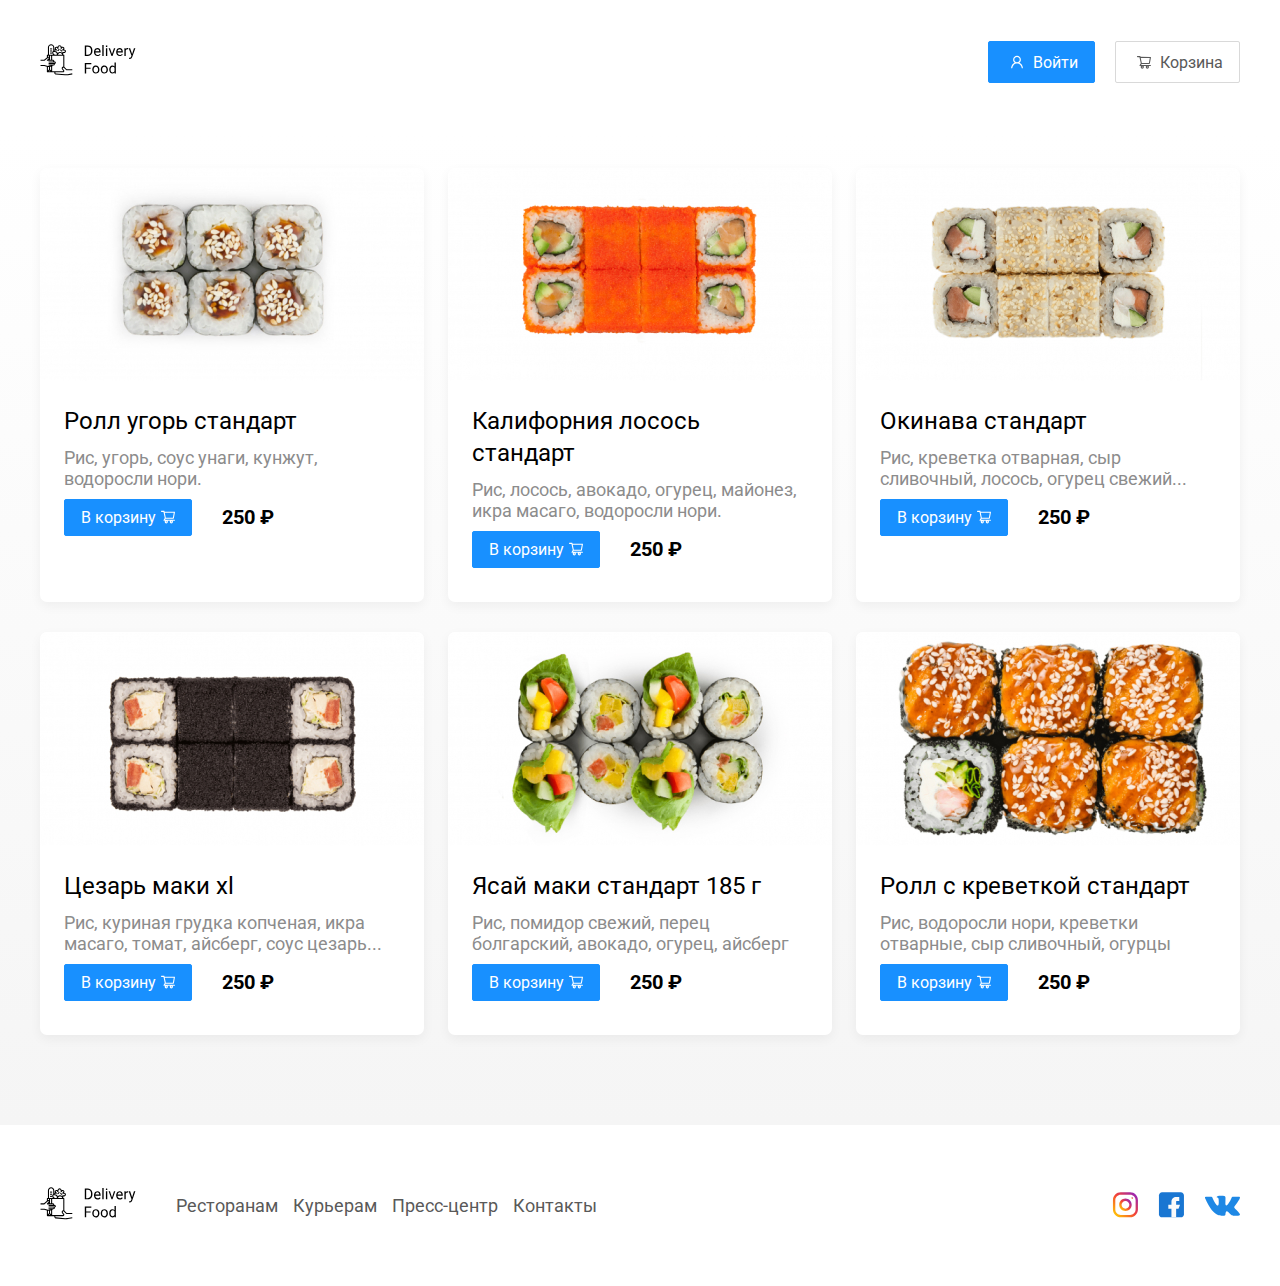
==== goods.html @ 0bb4fd6e "Day 3. Layout of the second page + modal window" ====
<!DOCTYPE html>
<html lang="ru">

<head>
    <meta charset="UTF-8" />
    <meta name="viewport" content="width=device-width, initial-scale=1.0" />
    <title>Delivery Food — доставка еды на дом</title>
    <link href="https://fonts.googleapis.com/css?family=Roboto:400,700&display=swap&subset=cyrillic" rel="stylesheet" />
    <link rel="stylesheet" href="css/normalize.css" />
    <link rel="stylesheet" href="css/style.css" />
</head>

<body>
    <div class="page-wrapper">
        <header class="header">
            <div class="container">
                <div class="header-box">
                    <a href="./index.html" class="header-logo logo">
                        <img src="img/icon/logo.svg" alt="Logo" />
                    </a>
                    <div class="header-controls">
                        <button class="btn btn-primary">
                            <img class="btn-auth-svg" />
                            <span class="button-text">Войти</span>
                        </button>
                        <button class="btn btn-outline">
                            <img class="btn-cart-svg" />
                            <span class="button-text">Корзина</span>
                        </button>
                    </div>
                </div>
            </div>
        </header>
        <main class="main">
            <section class="products">
                <div class="container">
                    <div class="products-wrapper">
                        <div class="products-card">
                            <div class="products-card__image">
                                <img src="./img/goods/good-1.jpg" alt="good-1" />
                            </div>
                            <div class="products-card__description">
                                <div class="products-card__description-row">
                                    <h5 class="products-card__description--name">
                                        Ролл угорь стандарт
                                    </h5>
                                </div>
                                <div class="products-card__description-row">
                                    <p class="products-card__description--text">
                                        Рис, угорь, соус унаги, кунжут, водоросли нори.
                                    </p>
                                </div>
                                <div class="products-card__description-row">
                                    <div class="products-card__description-controls">
                                        <button class="btn btn-primary">
                                            <span class="button-text">В корзину</span>
                                            <img src="./img/icon/shopping-cart-white.svg" alt="shopping-cart" />
                                        </button>
                                        <span class="products-card__description-controls--price">
                                            250 ₽
                                        </span>
                                    </div>
                                </div>
                            </div>
                        </div>
                        <div class="products-card">
                            <div class="products-card__image">
                                <img src="./img/goods/good-2.jpg" alt="good-2" />
                            </div>
                            <div class="products-card__description">
                                <div class="products-card__description-row">
                                    <h5 class="products-card__description--name">
                                        Калифорния лосось стандарт
                                    </h5>
                                </div>
                                <div class="products-card__description-row">
                                    <p class="products-card__description--text">
                                        Рис, лосось, авокадо, огурец, майонез, икра масаго, водоросли нори.
                                    </p>
                                </div>
                                <div class="products-card__description-row">
                                    <div class="products-card__description-controls">
                                        <button class="btn btn-primary">
                                            <span class="button-text">В корзину</span>
                                            <img src="./img/icon/shopping-cart-white.svg" alt="shopping-cart" />
                                        </button>
                                        <span class="products-card__description-controls--price">
                                            250 ₽
                                        </span>
                                    </div>
                                </div>
                            </div>
                        </div>
                        <div class="products-card">
                            <div class="products-card__image">
                                <img src="./img/goods/good-3.jpg" alt="good-3" />
                            </div>
                            <div class="products-card__description">
                                <div class="products-card__description-row">
                                    <h5 class="products-card__description--name">
                                        Окинава стандарт
                                    </h5>
                                </div>
                                <div class="products-card__description-row">
                                    <p class="products-card__description--text">
                                        Рис, креветка отварная, сыр сливочный, лосось, огурец свежий...
                                    </p>
                                </div>
                                <div class="products-card__description-row">
                                    <div class="products-card__description-controls">
                                        <button class="btn btn-primary">
                                            <span class="button-text">В корзину</span>
                                            <img src="./img/icon/shopping-cart-white.svg" alt="shopping-cart" />
                                        </button>
                                        <span class="products-card__description-controls--price">
                                            250 ₽
                                        </span>
                                    </div>
                                </div>
                            </div>
                        </div>
                        <div class="products-card">
                            <div class="products-card__image">
                                <img src="./img/goods/good-4.jpg" alt="good-4" />
                            </div>
                            <div class="products-card__description">
                                <div class="products-card__description-row">
                                    <h5 class="products-card__description--name">
                                        Цезарь маки хl
                                    </h5>
                                </div>
                                <div class="products-card__description-row">
                                    <p class="products-card__description--text">
                                        Рис, куриная грудка копченая, икра масаго, томат, айсберг, соус цезарь...
                                    </p>
                                </div>
                                <div class="products-card__description-row">
                                    <div class="products-card__description-controls">
                                        <button class="btn btn-primary">
                                            <span class="button-text">В корзину</span>
                                            <img src="./img/icon/shopping-cart-white.svg" alt="shopping-cart" />
                                        </button>
                                        <span class="products-card__description-controls--price">
                                            250 ₽
                                        </span>
                                    </div>
                                </div>
                            </div>
                        </div>
                        <div class="products-card">
                            <div class="products-card__image">
                                <img src="./img/goods/good-5.jpg" alt="good-5" />
                            </div>
                            <div class="products-card__description">
                                <div class="products-card__description-row">
                                    <h5 class="products-card__description--name">
                                        Ясай маки стандарт 185 г
                                    </h5>
                                </div>
                                <div class="products-card__description-row">
                                    <p class="products-card__description--text">
                                        Рис, помидор свежий, перец болгарский, авокадо, огурец, айсберг
                                    </p>
                                </div>
                                <div class="products-card__description-row">
                                    <div class="products-card__description-controls">
                                        <button class="btn btn-primary">
                                            <span class="button-text">В корзину</span>
                                            <img src="./img/icon/shopping-cart-white.svg" alt="shopping-cart" />
                                        </button>
                                        <span class="products-card__description-controls--price">
                                            250 ₽
                                        </span>
                                    </div>
                                </div>
                            </div>
                        </div>
                        <div class="products-card">
                            <div class="products-card__image">
                                <img src="./img/goods/good-6.jpg" alt="good-6" />
                            </div>
                            <div class="products-card__description">
                                <div class="products-card__description-row">
                                    <h5 class="products-card__description--name">
                                        Ролл с креветкой стандарт
                                    </h5>
                                </div>
                                <div class="products-card__description-row">
                                    <p class="products-card__description--text">
                                        Рис, водоросли нори, креветки отварные, сыр сливочный, огурцы
                                    </p>
                                </div>
                                <div class="products-card__description-row">
                                    <div class="products-card__description-controls">
                                        <button class="btn btn-primary">
                                            <span class="button-text">В корзину</span>
                                            <img src="./img/icon/shopping-cart-white.svg" alt="shopping-cart" />
                                        </button>
                                        <span class="products-card__description-controls--price">
                                            250 ₽
                                        </span>
                                    </div>
                                </div>
                            </div>
                        </div>
                    </div>
                </div>
                <!-- /.container -->
            </section>
        </main>
        <footer class="footer">
            <div class="container">
                <div class="footer-box">
                    <a href="./index.html" class="footer-logo logo">
                        <img src="img/icon/logo.svg" alt="logo" />
                    </a>
                    <div class="footer-nav">
                        <ul>
                            <li>Ресторанам</li>
                            <li>Курьерам</li>
                            <li>Пресс-центр</li>
                            <li>Контакты</li>
                        </ul>
                    </div>
                    <div class="footer-social">
                        <img src="img/social/instagram.svg" alt="instagram" />
                        <img src="img/social/fb.svg" alt="facebook" />
                        <img src="img/social/vk.svg" alt="vk" />
                    </div>
                </div>
                <!-- /.footer-box -->
            </div>
        </footer>
    </div>
</body>

</html>
---- css/style.css ----
* {
    box-sizing: border-box;
    font-family: "Roboto", sans-serif;
    font-style: normal;
    line-height: normal;
}

body {
    margin: 0;
    padding: 0;
}

.page-wrapper {
    display: flex;
    flex-direction: column;
    min-height: 100vh;
}

.container {
    height: 100%;
    max-width: 1230px;
    margin: 0 auto;
    padding-left: 15px;
    padding-right: 15px;
    width: 100%;
}

.logo {
    max-width: 100px;
}

.logo img {
    width: 100%;
}

.header-controls {
    display: flex;
    align-items: center;
    justify-content: flex-end;
    gap: 10px;
}

.btn {
    display: flex;
    align-items: center;
    padding: 8px 16px;
    gap: 4px;
    border-radius: 2px;
    font-size: 16px;
    line-height: 24px;
    cursor: pointer;
}

.btn-primary {
    background: #1890ff;
    border: 1px solid #1890ff;
    color: #fff;
    margin-right: 10px;
}

.btn-primary .btn-auth-svg {
    width: 24px;
    height: 24px;
    background-color: #fff;
    -webkit-mask: url("../img/icon/user.svg") no-repeat 50% 50%;
    mask: url("../img/icon/user.svg") no-repeat 50% 50%;
    background-repeat: no-repeat;
}

.btn-outline {
    background: #ffffff;
    border: 1px solid #d9d9d9;
    box-shadow: 0 0 2px rgba(0, 0, 0, 0.0015);
    color: #595959;
}

.btn-outline .btn-cart-svg {
    width: 24px;
    height: 24px;
    background-color: #595959;
    -webkit-mask: url("../img/icon/shopping-cart.svg") no-repeat 50% 50%;
    mask: url("../img/icon/shopping-cart.svg") no-repeat 50% 50%;
    background-repeat: no-repeat;
}

.header {
    display: flex;
    align-items: center;
    min-height: 124px;
}

.header-box {
    height: 100%;
    display: flex;
    align-items: center;
    justify-content: space-between;
}

.main {
    flex-grow: 1;
    background: linear-gradient(180deg,
            rgba(245, 245, 245, 0) 1.04%,
            #f5f5f5 100%);
}

.footer {
    min-height: 156px;
    display: flex;
    align-items: center;
    padding: 60px 0;
}

.footer-box {
    height: 100%;
    display: flex;
    align-items: center;
    justify-content: space-between;
    gap: 36px;
    flex-wrap: wrap;
}

.footer-nav {
    flex-grow: 1;
}

.footer-nav ul {
    display: flex;
    align-items: center;
    list-style: none;
    margin: 0;
    padding: 0;
    gap: 15px;
    flex-wrap: wrap;
}

.footer-nav ul li {
    color: #595959;
    font-size: 18px;
    font-weight: 400;
    text-decoration: none;
}
.footer-nav ul li a{
    text-decoration: none; 
}
.footer-social {
    display: flex;
    align-items: center;
    justify-content: flex-end;
    gap: 20px;
}

.banner {
    margin-bottom: 56px;
}

.banner-item {
    background-image: url(../img/banners/vegetables.png);
    background-color: #fff1b8;
    background-repeat: no-repeat;
    background-size: contain;
    background-position: center right;
    padding: 68px;
    border-radius: 10px;
}

.banner-item--title {
    font-weight: 700;
    font-size: 39px;
    color: #302c34;
    max-width: 50%;
    margin-top: 0;
    margin-bottom: 15px;
}

.banner-item--subtitle {
    font-size: 24px;
    color: #302c34;
    font-weight: 400;
    max-width: 50%;
    margin: 0;
}

.products {}

.products-header {
    display: flex;
    align-items: center;
    justify-content: space-between;
    flex-wrap: wrap;
    gap: 24px;
}

.products-header--title {
    font-weight: bold;
    font-size: 36px;
    color: #000000;
    margin: 0;
}

.products-header--search {
    min-width: 306px;
    /* height: 34px; */
    background-image: url(../img/icon/search.svg);
    background-color: #ffffff;
    border: 1px solid #d9d9d9;
    border-radius: 2px;
    font-size: 16px;
    padding: 5px 8px 8px 35px;
    background-repeat: no-repeat;
    background-position: left 11px center;
}

.products-header--search:focus {
    outline: none;
    border: 1px solid #d9d9d9;
}

.products-header--search:placeholder {
    color: #bfbfbf;
    font-size: 16px;
    line-height: 24px;
    font-weight: 400;
}

.products-wrapper {
    margin-top: 44px;
    margin-bottom: 90px;
    display: flex;
    /* align-items: center;
    justify-content: space-between; */
    flex-wrap: wrap;
    row-gap: 30px;
    column-gap: 24px;
}

.products-card {
    width: calc((100% - 48px) / 3);
    background: #ffffff;
    box-shadow: 0 4px 12px rgba(0, 0, 0, 0.05);
    border-radius: 7px;
    overflow: hidden;
    text-decoration: none;
    /* flex-basis: 31%;
    text-decoration: none; */
}

.products-card__image {
    width: 100%;
}

.products-card__image img {
    width: 100%;
}

.products-card__description {
    padding: 20px 24px 34px 24px;
}

.products-card__description-row {
    display: flex;
    align-items: center;
    justify-content: space-between;
}

.products-card__description-row:not(:last-child) {
    margin-bottom: 10px;
}

.products-card__description--title {
    margin: 0;
    font-style: normal;
    font-weight: bold;
    font-size: 22px;
    line-height: 32px;
    color: #000000;
}

.products-card__description--badge {
    font-size: 12px;
    line-height: 20px;
    color: #ffffff;
    background: #262626;
    border-radius: 2px;
    padding: 1px 8px;
}

.products-card__description-info {
    display: flex;
    align-items: center;
    justify-content: flex-start;
    flex-wrap: wrap;
    row-gap: 8px;
    column-gap: 25px;
}

.products-card__description-info--raiting {
    color: #ffc107;
    font-weight: bold;
    font-size: 18px;
    line-height: 32px;
}

.products-card__description-info--price,
.products-card__description-info--group {
    color: #8c8c8c;
    font-size: 18px;
    line-height: 32px;
    font-weight: 400;
}

.products-card__description-info--group {
    position: relative;
}

.products-card__description-info--group::before {
    content: "";
    display: block;
    width: 5px;
    height: 5px;
    border-radius: 50%;
    background-color: #8c8c8c;
    position: absolute;
    left: -14px;
    top: 14px;
}

.products-card__description--name {
    color: #000;
    font-weight: 400;
    font-size: 24px;
    line-height: 32px;
    margin: 0;
}

.products-card__description--text {
    font-weight: 400;
    font-size: 18px;
    color: #8c8c8c;
    margin: 0;
}

.products-card__description-controls {
    display: flex;
    align-items: center;
    justify-content: flex-start;
    flex-wrap: wrap;
    row-gap: 10px;
    column-gap: 20px;
}

.products-card__description-controls--price {
    font-weight: 700;
    font-size: 20px;
    line-height: 32px;
    color: #000
}

.cart-modal__overlay {
    display: none;
    position: fixed;
    top: 0;
    right: 0;
    bottom: 0;
    left: 0;
    background: rgba(0, 0, 0, 0.4);

    align-items: center;
    justify-content: center;
}

.cart-modal__overlay.open {
    display: flex;
}

.cart-modal {
    width: 100%;
    max-width: 780px;
    padding: 40px 45px;
    border: radius 5px;
    background-color: #fff;
}

.cart-modal__header {
    display: flex;
    align-items: center;
    justify-content: space-between;
    margin-bottom: 48px;

}

.cart-modal__header--title {
    font-weight: 700;
    font-size: 36px;
    color: #000;
    margin: 0;
}

.cart-modal__header--close {
    cursor: pointer;
}

.cart-item {
    display: flex;
    align-items: center;
    justify-content: space-between;
    flex-wrap: wrap;
    gap: 10px;
}

.cart-item:not(:last-child) {
    padding-bottom: 10px;
    margin-bottom: 10px;
    border-bottom: 1px solid #d9d9d9;
}

.cart-item__title {
    font-weight: 400;
    font-size: 18px;
    line-height: 32px;
    color: #000;
    margin: 0;
}

.cart-item__controls--price {
    font-weight: 700;
    font-size: 20px;
    line-height: 32px;
    color: #000;
    margin-right: 47px;

}

.cart-item__controls {
    display: flex;
    align-items: center;
}

.cart-item__controls button {
    border: 1px solid #40A9FF;
    color: #40A9FF;
    border-radius: 2px;
    padding: 5px 16px;
    width: 40px;
    height: 32px;
}

.cart-item__controls--count {
    margin-left: 15px;
    margin-right: 15px;
}

.cart-modal__footer {
    display: flex;
    align-items: center;
    justify-content: space-between;
    flex-wrap: wrap;
    gap: 10px;
    margin-top: 50px;
}

.cart-modal__footer--price {
    background: #262626;
    border-radius: 5px;
    color: #ffffff;
    padding: 15px 20px;
    font-size: 20px;

}

.cart-modal__footer--controls {
    display: flex;
    align-items: center;
}

@media (max-width: 991px) {
    .banner-item {
        background-image: none;
    }

    .banner-item--title {
        max-width: 100%;
    }

    .banner-item--subtitle {
        max-width: 100%;
    }

    .products-card {
        width: calc((100% - 24px) / 2);
    }
}

@media (max-width: 578px) {
    .products-card {
        width: 100%;
    }
}
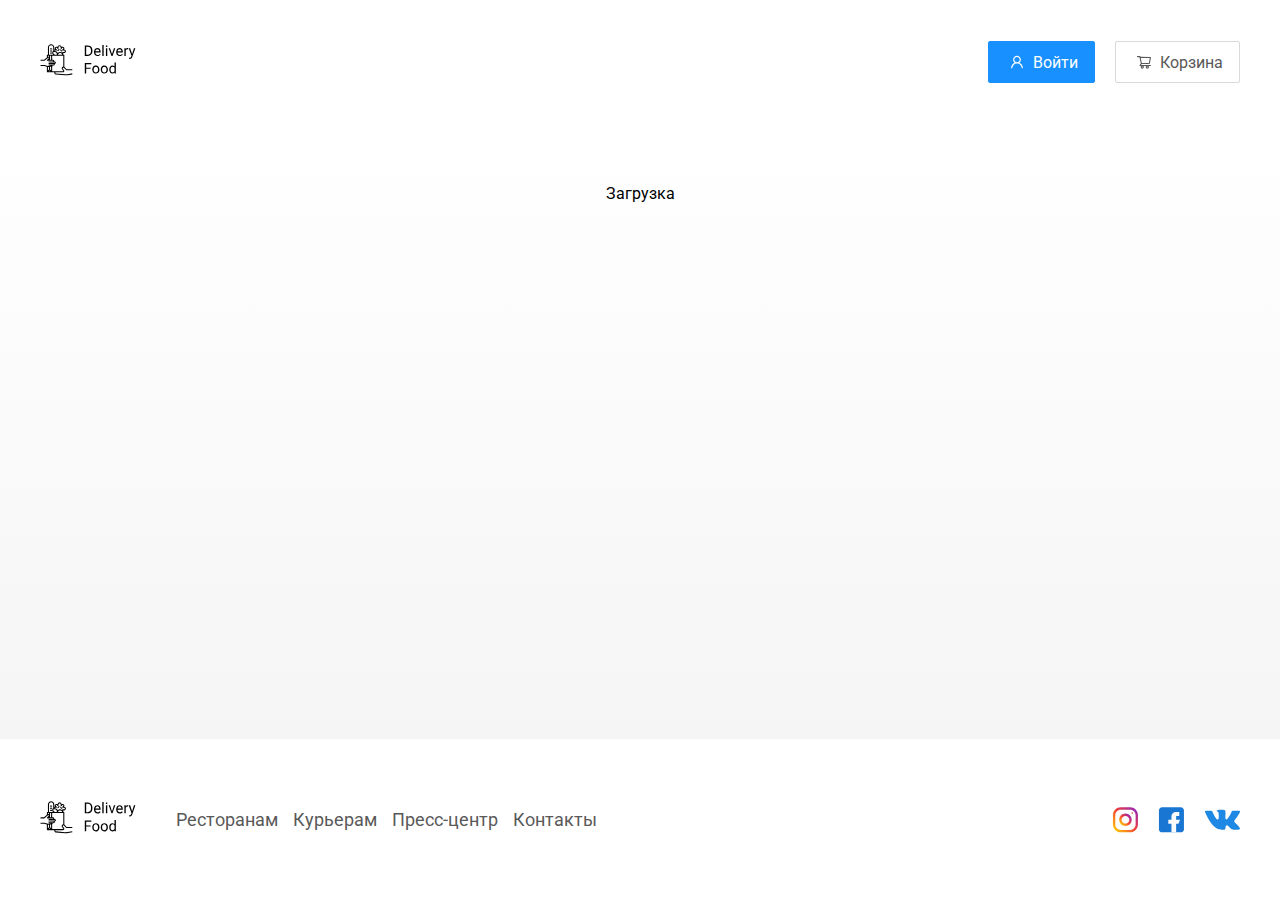
==== commit bff84cde: "Dynamic display of elements" ====
--- a/goods.html
+++ b/goods.html
@@ -8,6 +8,7 @@
     <link href="https://fonts.googleapis.com/css?family=Roboto:400,700&display=swap&subset=cyrillic" rel="stylesheet" />
     <link rel="stylesheet" href="css/normalize.css" />
     <link rel="stylesheet" href="css/style.css" />
+    <script src="./script/index.js" defer></script>
 </head>
 
 <body>
@@ -23,10 +24,10 @@
                             <img class="btn-auth-svg" />
                             <span class="button-text">Войти</span>
                         </button>
-                        <button class="btn btn-outline">
-                            <img class="btn-cart-svg" />
-                            <span class="button-text">Корзина</span>
-                        </button>
+                        <button class="btn btn-outline" id="cart-button">
+							<img class="btn-cart-svg" />
+							<span class="button-text">Корзина</span>
+						</button>
                     </div>
                 </div>
             </div>
@@ -34,8 +35,8 @@
         <main class="main">
             <section class="products">
                 <div class="container">
-                    <div class="products-wrapper">
-                        <div class="products-card">
+                    <div class="products-wrapper" id="goods-container">
+                        <!-- <div class="products-card">
                             <div class="products-card__image">
                                 <img src="./img/goods/good-1.jpg" alt="good-1" />
                             </div>
@@ -202,12 +203,84 @@
                                     </div>
                                 </div>
                             </div>
-                        </div>
+                        </div> -->
                     </div>
                 </div>
                 <!-- /.container -->
             </section>
         </main>
+        <div class="cart-modal__overlay">
+			<div class="cart-modal">
+				<div class="cart-modal__header">
+					<h2 class="cart-modal__header--title">Корзина</h2>
+					<span class="cart-modal__header--close">
+						<img src="./img/icon/close.svg" alt="close">
+					</span>
+				</div>
+				<div class="cart-modal__body">
+					<div class="cart-item">
+						<p class="cart-item__title">Ролл угорь стандарт</p>
+						<div class="cart-item__controls">
+							<div class="cart-item__controls--price">250 ₽</div>
+							<button class="btn btn-outline">-</button>
+							<div class="cart-item__controls--count">1</div>
+							<button class="btn btn-outline">+</button>
+						</div>
+					</div>
+					<div class="cart-item">
+						<p class="cart-item__title">Ролл угорь стандарт</p>
+						<div class="cart-item__controls">
+							<div class="cart-item__controls--price">250 ₽</div>
+							<button class="btn btn-outline">-</button>
+							<div class="cart-item__controls--count">1</div>
+							<button class="btn btn-outline">+</button>
+						</div>
+					</div>
+					<div class="cart-item">
+						<p class="cart-item__title">Ролл угорь стандарт</p>
+						<div class="cart-item__controls">
+							<div class="cart-item__controls--price">250 ₽</div>
+							<button class="btn btn-outline">-</button>
+							<div class="cart-item__controls--count">1</div>
+							<button class="btn btn-outline">+</button>
+						</div>
+					</div>
+					<div class="cart-item">
+						<p class="cart-item__title">Ролл угорь стандарт</p>
+						<div class="cart-item__controls">
+							<div class="cart-item__controls--price">250 ₽</div>
+							<button class="btn btn-outline">-</button>
+							<div class="cart-item__controls--count">1</div>
+							<button class="btn btn-outline">+</button>
+						</div>
+					</div>
+					<div class="cart-item">
+						<p class="cart-item__title">Ролл угорь стандарт</p>
+						<div class="cart-item__controls">
+							<div class="cart-item__controls--price">250 ₽</div>
+							<button class="btn btn-outline">-</button>
+							<div class="cart-item__controls--count">1</div>
+							<button class="btn btn-outline">+</button>
+						</div>
+					</div>
+				</div>
+				<div class="cart-modal__footer">
+					<div class="cart-modal__footer--price">
+						1250 ₽
+					</div>
+					<div class="cart-modal__footer--controls">
+						<button class="btn btn-primary">
+
+							<span class="button-text">Оформить заказ</span>
+						</button>
+						<button class="btn btn-outline">
+							<span class="button-text">Отмена</span>
+						</button>
+					</div>
+				</div>
+			</div>
+
+		</div>
         <footer class="footer">
             <div class="container">
                 <div class="footer-box">
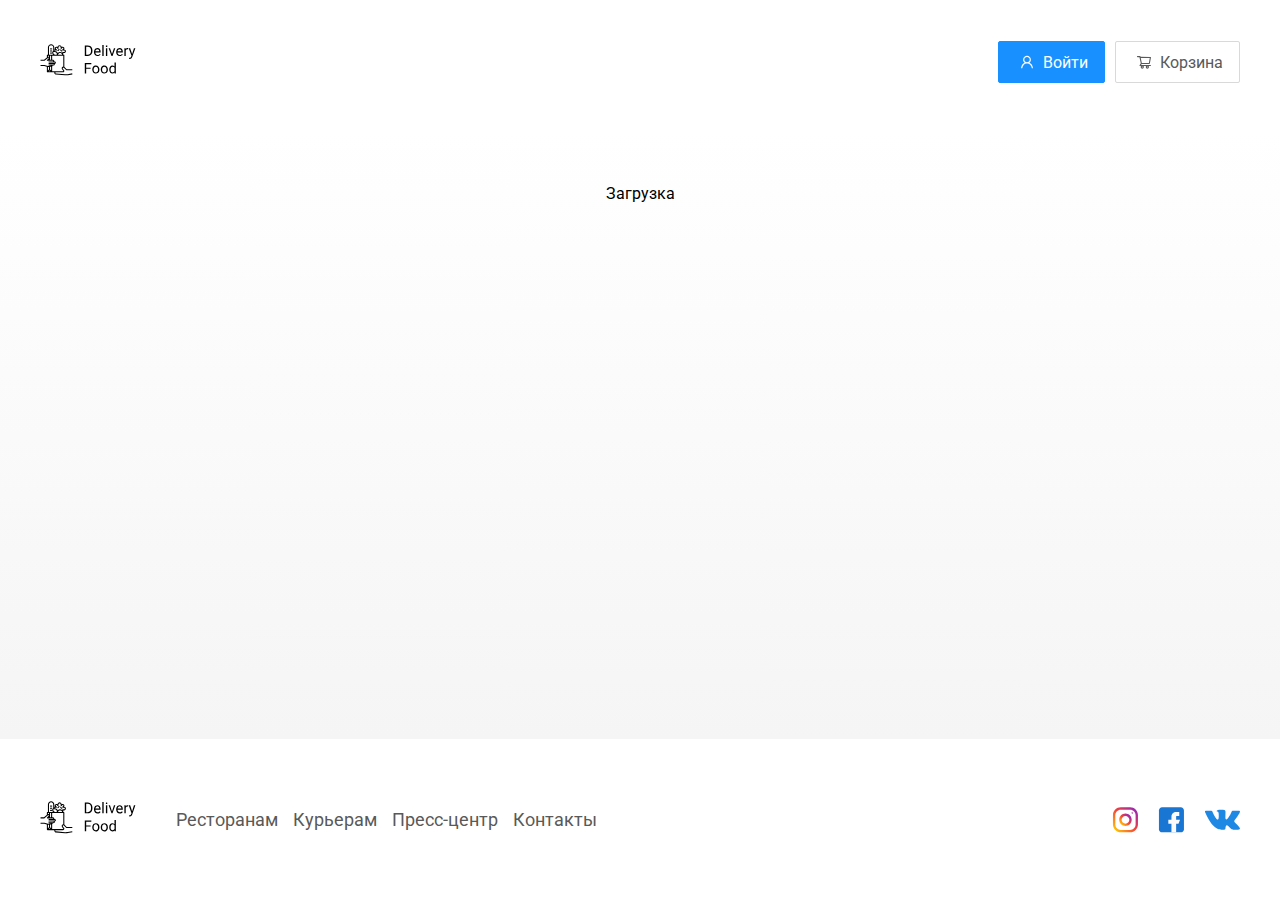
==== commit 73fe4bd2: "Dynamic display of elements +fix" ====
--- a/goods.html
+++ b/goods.html
@@ -270,7 +270,6 @@
 					</div>
 					<div class="cart-modal__footer--controls">
 						<button class="btn btn-primary">
-
 							<span class="button-text">Оформить заказ</span>
 						</button>
 						<button class="btn btn-outline">
--- a/css/style.css
+++ b/css/style.css
@@ -55,7 +55,7 @@
     background: #1890ff;
     border: 1px solid #1890ff;
     color: #fff;
-    margin-right: 10px;
+    
 }
 
 .btn-primary .btn-auth-svg {
